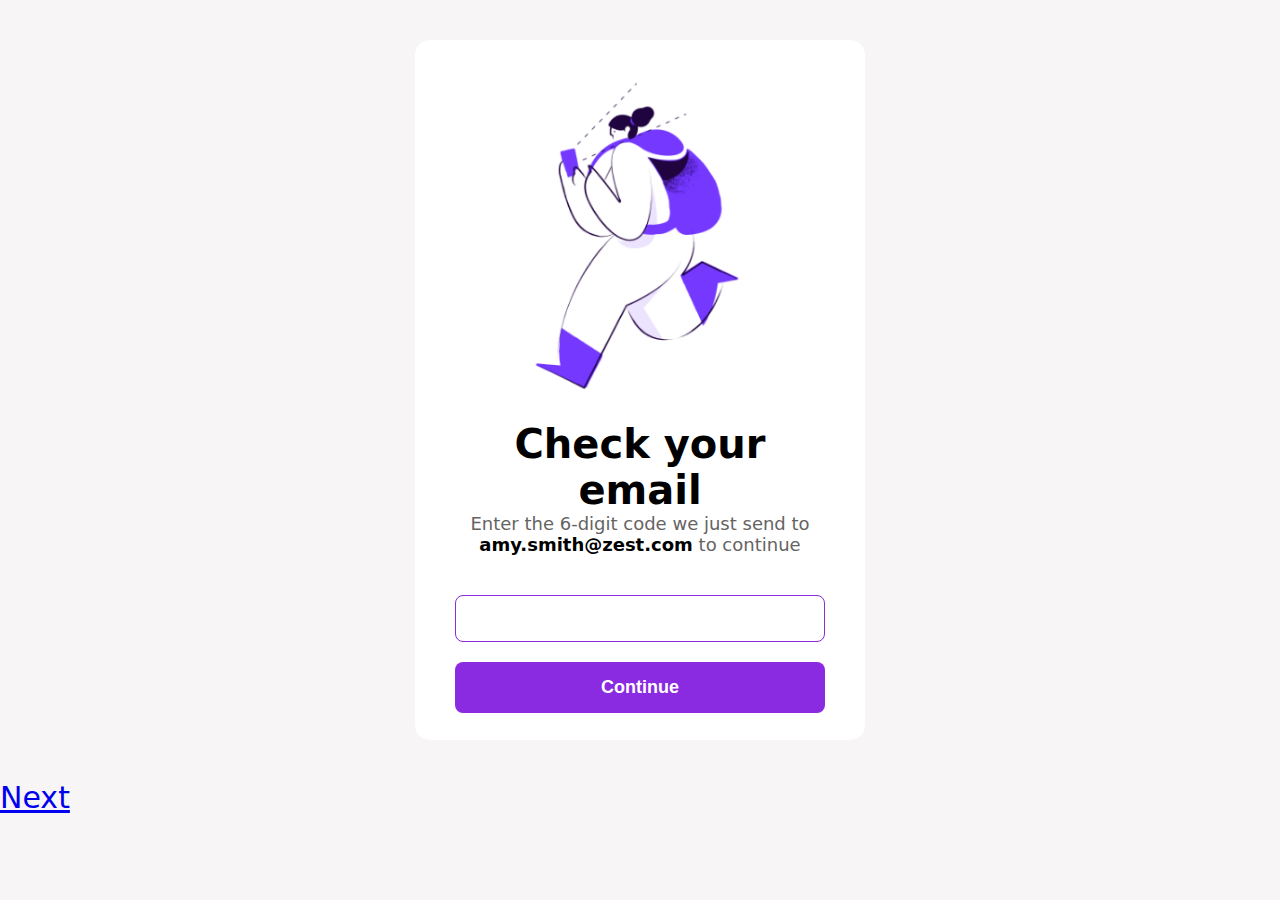
==== card3.html @ d19d778b "AS-1" ====
<!DOCTYPE html>
<html lang="en">
<head>
    <meta charset="UTF-8">
    <meta name="viewport" content="width=device-width, initial-scale=1.0">
    <title>Card 3</title>
    <link rel="stylesheet" href="card3.css">
</head>
<body>
    <div class="card center">
        <img class="imgs" src="logo.png" alt="" width="300px">
        <h1 class="heading">Check your email</h1>
        <span class="txt">Enter the 6-digit code we just send to <span class="bold-txt">amy.smith@zest.com</span> to continue</span>
        <input type="text" maxlength="6" class="otp-field">
        <button class="btn">Continue</button>
    </div>
    <div class="next-btn">
        <a href="card2.html">Next</a>
    </div>
</body>
</html>
---- card3.css ----
body{
    margin: 0;
    padding: 0;
    box-sizing: border-box;
    font-family: system-ui, -apple-system, BlinkMacSystemFont, 'Segoe UI', Roboto, Oxygen, Ubuntu, Cantarell, 'Open Sans', 'Helvetica Neue', sans-serif;
    background-color: rgb(247, 245, 245);
}
.card{
    margin: 40px auto;
    background-color: white;
    width: 370px;
    height: 700px;
    border-radius: 15px;
    padding: 0px 40px;
}
.center{
    text-align: center;
}
.heading{
    font-size: 40px;
    margin: 0;
}
.otp-field{
    width: 100%;
    padding: 15px 0px;
    border-radius: 8px;
    background-color: white;
    margin-top: 40px;
    border: 1px solid blueviolet;
    box-sizing: border-box;
}
.btn{
    width: 100%;
    padding: 15px 0px;
    border-radius: 8px;
    background-color:blueviolet;
    margin: 20px 0;
    border: none;
    color: white;
    font-size: 18px;
    font-weight: bold;
}
.txt{
    font-size: 18px;
    color: rgb(102, 99, 99);
}
.bold-txt{
    color: black;
    font-weight: 600;
}
.next-btn > a{
    font-size: 30px;
}
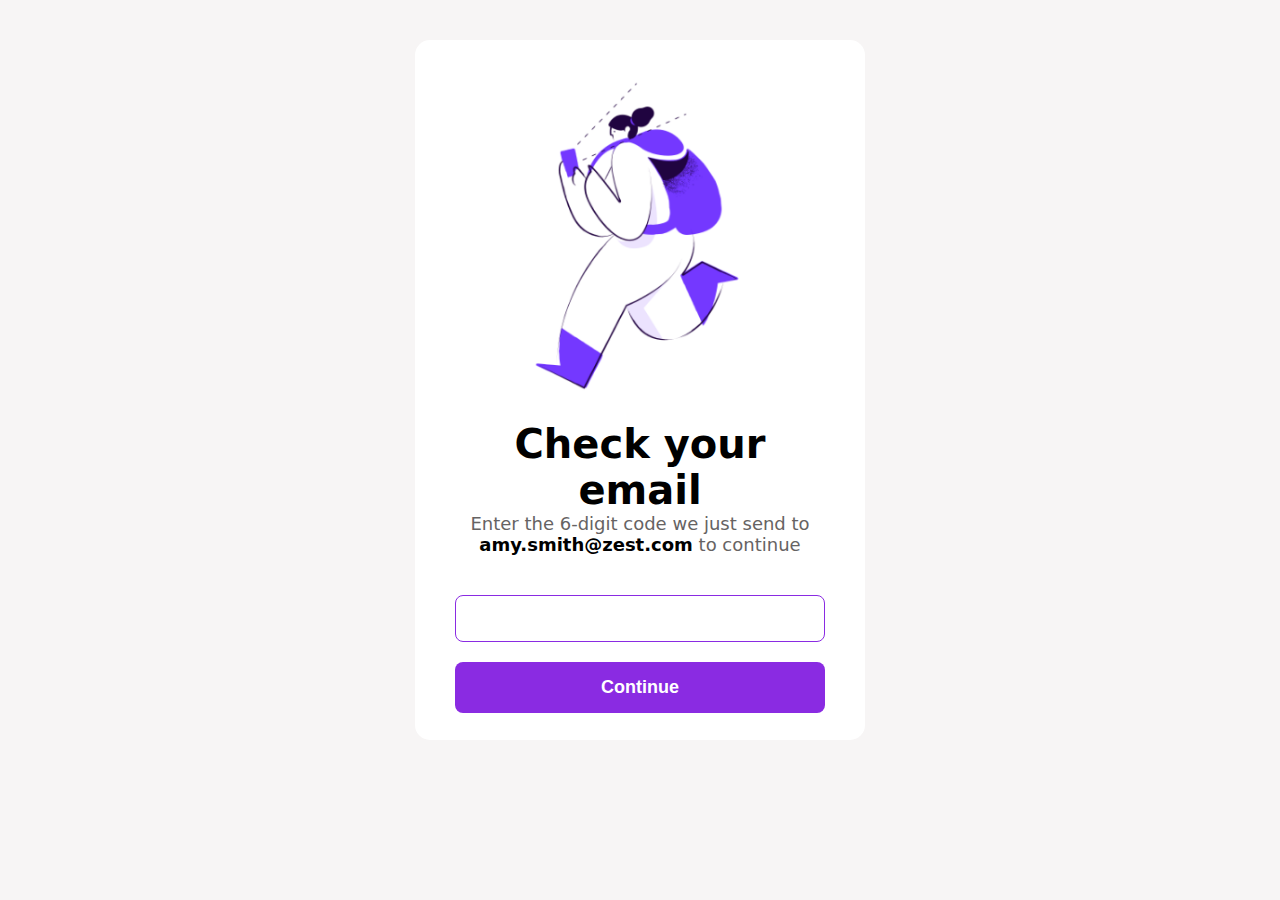
==== commit 44dce6dc: "Updated" ====
--- a/card3.html
+++ b/card3.html
@@ -14,8 +14,5 @@
         <input type="text" maxlength="6" class="otp-field">
         <button class="btn">Continue</button>
     </div>
-    <div class="next-btn">
-        <a href="card2.html">Next</a>
-    </div>
 </body>
 </html>